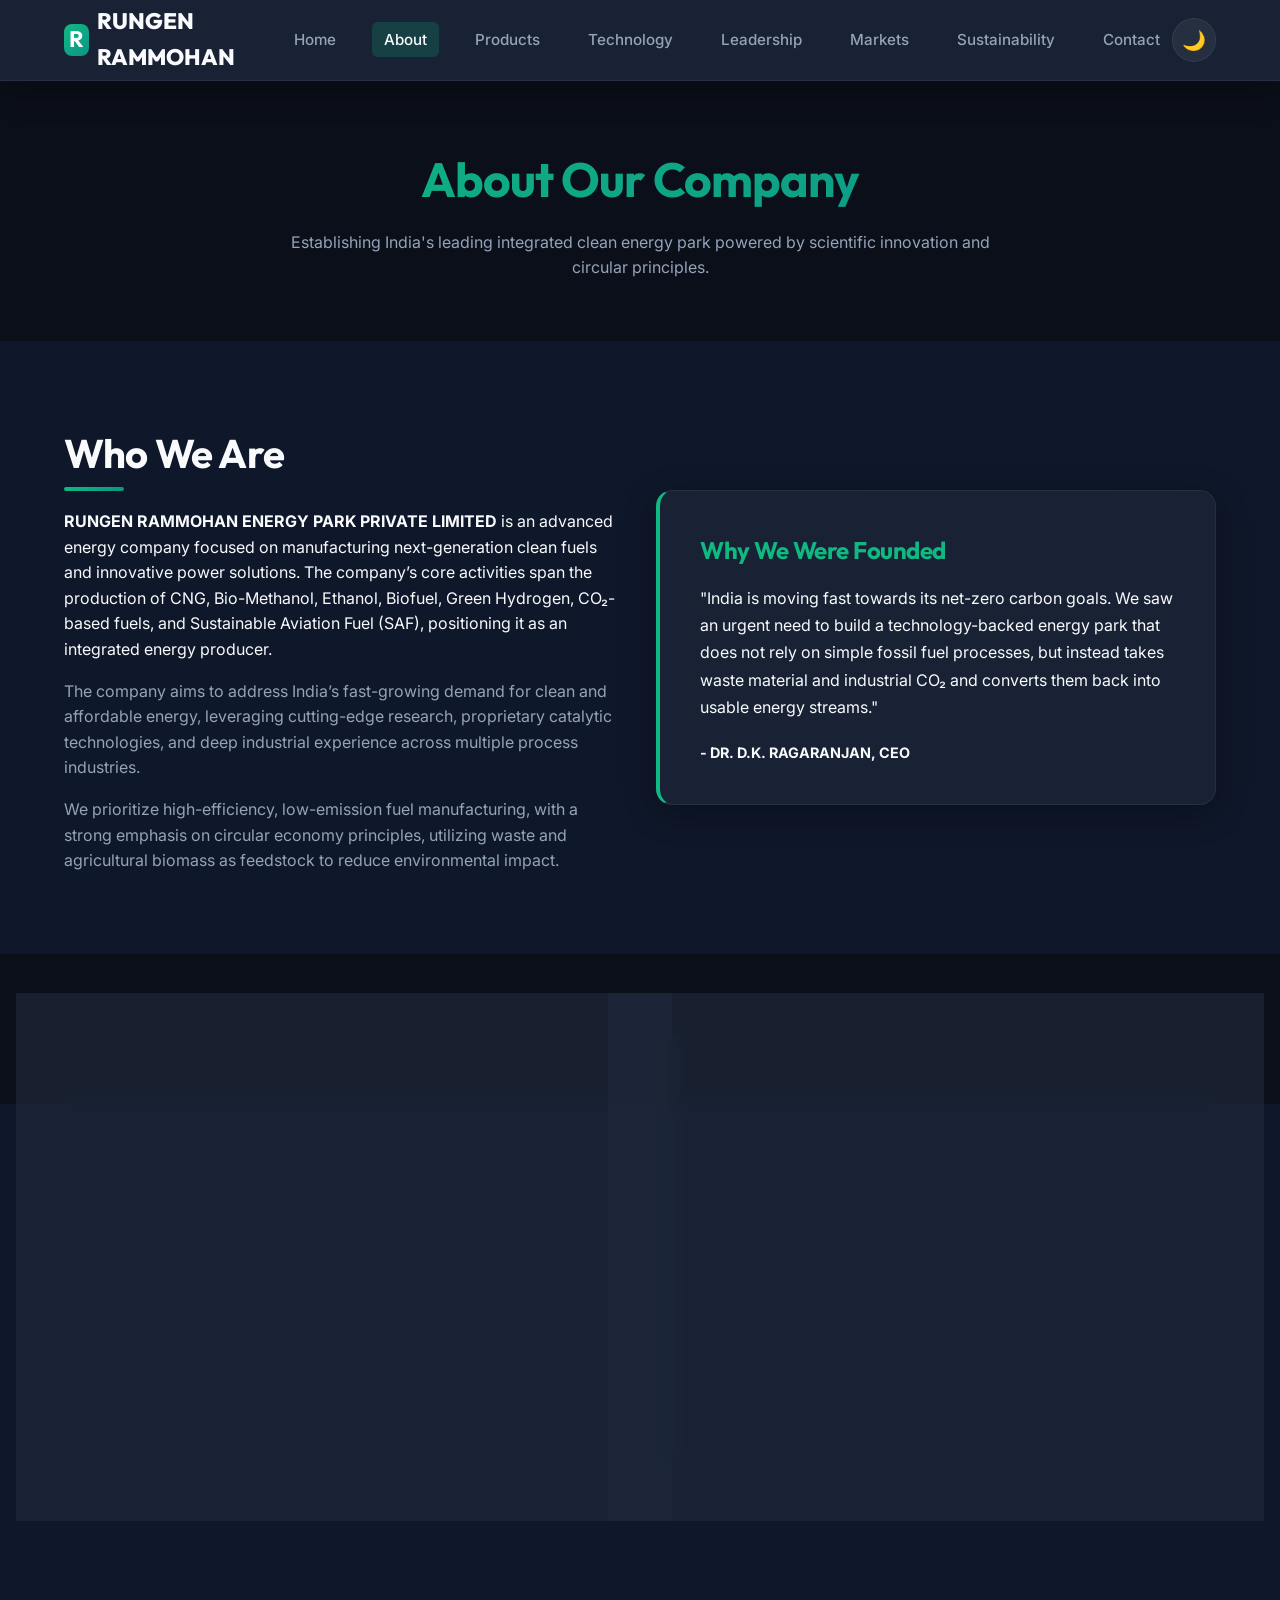
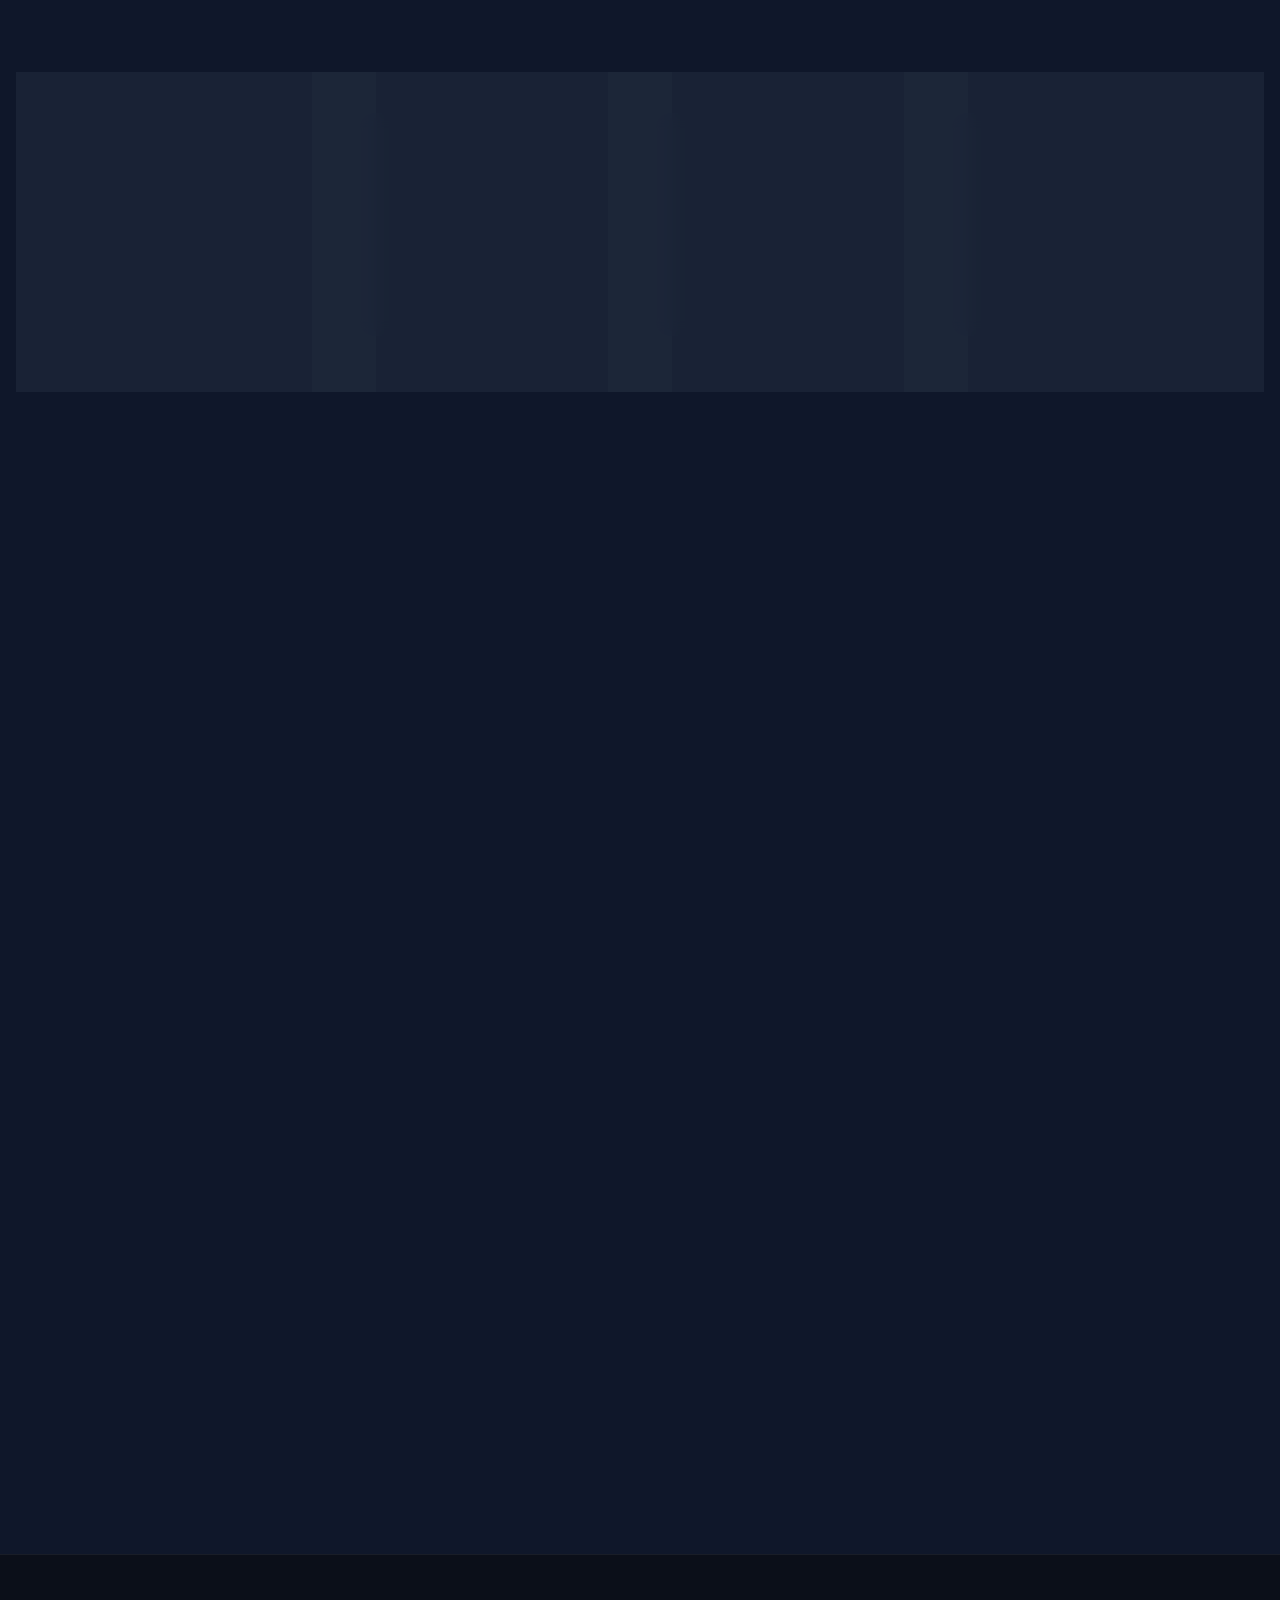
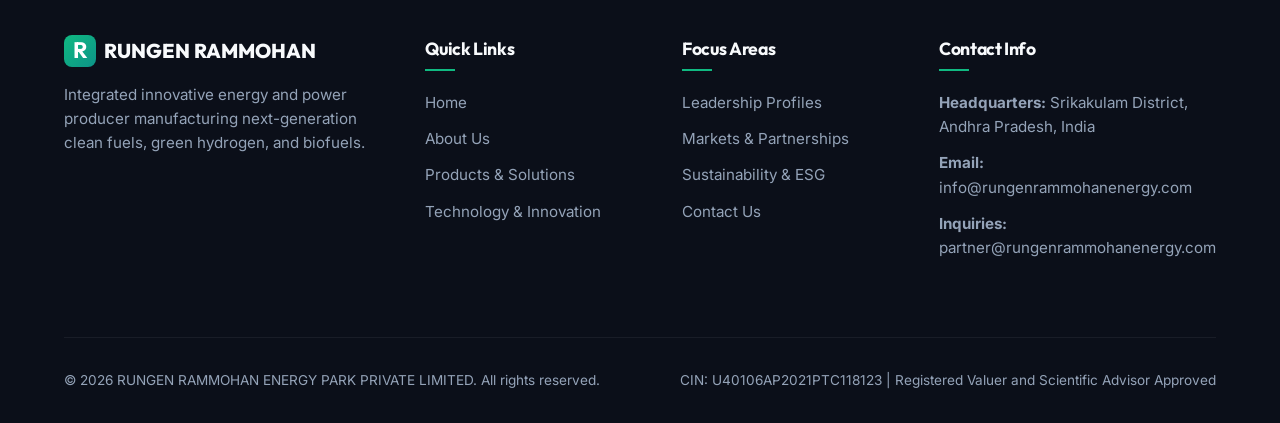
==== about.html @ 5ea5040a "Initial commit of RUNGEN RAMMOHAN ENERGY PARK website" ====
<!DOCTYPE html>
<html lang="en" data-theme="dark">
<head>
  <meta charset="UTF-8">
  <meta name="viewport" content="width=device-width, initial-scale=1.0">
  <title>About Us | RUNGEN RAMMOHAN ENERGY PARK</title>
  <meta name="description" content="Learn about our vision, mission, and values at RUNGEN RAMMOHAN ENERGY PARK PRIVATE LIMITED, an integrated energy park focused on sustainability and clean fuels.">
  <link rel="stylesheet" href="css/style.css">
</head>
<body>

  <!-- Global Header (Dynamic) -->
  <header id="global-header"></header>

  <!-- Subpage Header -->
  <section class="section section-bg-alt text-center" style="padding: 60px 0;">
    <div class="container animate-fade-up">
      <h1 class="gradient-text" style="font-size: 3rem; margin-bottom: 12px;">About Our Company</h1>
      <p style="color: var(--text-secondary); max-width: 700px; margin: 0 auto;">Establishing India's leading integrated clean energy park powered by scientific innovation and circular principles.</p>
    </div>
  </section>

  <!-- Company Overview Section -->
  <section class="section">
    <div class="container grid grid-2 scroll-reveal" style="align-items: center;">
      <div>
        <h2 class="section-title left-align" style="margin-bottom: 24px;">Who We Are</h2>
        <p style="margin-bottom: 16px;">
          <strong>RUNGEN RAMMOHAN ENERGY PARK PRIVATE LIMITED</strong> is an advanced energy company focused on manufacturing next-generation clean fuels and innovative power solutions. The company’s core activities span the production of CNG, Bio-Methanol, Ethanol, Biofuel, Green Hydrogen, CO₂-based fuels, and Sustainable Aviation Fuel (SAF), positioning it as an integrated energy producer.
        </p>
        <p style="color: var(--text-secondary); margin-bottom: 16px;">
          The company aims to address India’s fast-growing demand for clean and affordable energy, leveraging cutting-edge research, proprietary catalytic technologies, and deep industrial experience across multiple process industries.
        </p>
        <p style="color: var(--text-secondary);">
          We prioritize high-efficiency, low-emission fuel manufacturing, with a strong emphasis on circular economy principles, utilizing waste and agricultural biomass as feedstock to reduce environmental impact.
        </p>
      </div>
      <div class="glass-card" style="border-left: 4px solid var(--accent); padding: 40px;">
        <h3 style="font-size: 1.5rem; margin-bottom: 16px; color: var(--accent);">Why We Were Founded</h3>
        <p style="margin-bottom: 20px; font-size: 1rem; line-height: 1.7;">
          "India is moving fast towards its net-zero carbon goals. We saw an urgent need to build a technology-backed energy park that does not rely on simple fossil fuel processes, but instead takes waste material and industrial CO₂ and converts them back into usable energy streams."
        </p>
        <div style="font-weight: 700; font-size: 0.9rem;">
          - DR. D.K. RAGARANJAN, CEO
        </div>
      </div>
    </div>
  </section>

  <!-- Vision, Mission and Values -->
  <section class="section section-bg-alt">
    <div class="container">
      <div class="grid grid-2" style="margin-bottom: 64px;">
        <!-- Vision Card -->
        <div class="glass-card scroll-reveal">
          <div class="card-icon">👁️</div>
          <h2 style="font-size: 1.8rem; margin-bottom: 16px;">Our Vision</h2>
          <p style="color: var(--text-secondary);">To become a leading integrated clean-energy park in India, producing environmentally sustainable fuels and power solutions that reduce carbon emissions, enhance energy security, and support national net-zero goals.</p>
        </div>

        <!-- Mission Card -->
        <div class="glass-card scroll-reveal">
          <div class="card-icon">🚀</div>
          <h2 style="font-size: 1.8rem; margin-bottom: 16px;">Our Mission</h2>
          <p style="color: var(--text-secondary); margin-bottom: 12px;">• Develop and operate advanced plants for CNG, Bio-Methanol, Ethanol, Biofuels, Green Hydrogen, and SAF at commercially viable scale.</p>
          <p style="color: var(--text-secondary); margin-bottom: 12px;">• Convert waste and biomass into value-added energy products, using proprietary catalytic and process technologies.</p>
          <p style="color: var(--text-secondary);">• Deliver reliable, high-quality fuel to industrial, transport, aviation, and commercial customers while maintaining strict safety standards.</p>
        </div>
      </div>

      <div class="text-center scroll-reveal">
        <h2 class="section-title">Our Core Values</h2>
        <p class="section-subtitle">The principles guiding our project design, employee relationships, and community engagement.</p>
        
        <div class="grid grid-4 text-left" style="text-align: left;">
          <div class="glass-card">
            <h3 style="color: var(--accent); margin-bottom: 12px;">1. Innovation</h3>
            <p style="color: var(--text-secondary); font-size: 0.9rem;">Continuous research & development in biofuels, green hydrogen, and catalytic CO₂ utilization technologies.</p>
          </div>
          <div class="glass-card">
            <h3 style="color: var(--accent); margin-bottom: 12px;">2. Sustainability</h3>
            <p style="color: var(--text-secondary); font-size: 0.9rem;">Centering our operations around low-carbon fuels, circular waste-to-energy, and carbon-sink processes.</p>
          </div>
          <div class="glass-card">
            <h3 style="color: var(--accent); margin-bottom: 12px;">3. Excellence</h3>
            <p style="color: var(--text-secondary); font-size: 0.9rem;">Strong process, operations, and quality culture shaped by corporate leaders with decades of industrial experience.</p>
          </div>
          <div class="glass-card">
            <h3 style="color: var(--accent); margin-bottom: 12px;">4. Integrity</h3>
            <p style="color: var(--text-secondary); font-size: 0.9rem;">Transparent operational practices, regulatory compliance, and responsible stakeholder engagement.</p>
          </div>
        </div>
      </div>
    </div>
  </section>

  <!-- Journey Timeline -->
  <section class="section">
    <div class="container">
      <h2 class="section-title text-center scroll-reveal" style="display: block;">Our Development Roadmap</h2>
      <p class="section-subtitle text-center scroll-reveal">Tracing our progress from intellectual patenting to integrated plant commissioning.</p>
      
      <div class="timeline scroll-reveal">
        <div class="timeline-item left-timeline">
          <div class="timeline-content">
            <h3 style="color: var(--accent);">Patenting & Catalyst Breakthrough</h3>
            <p style="color: var(--text-secondary); font-size: 0.9rem; margin-top: 8px;">Dr. Ragaranjan secures Indian patent for "carbon sink and fuels from carbon dioxide" using specialized Zeo-catalysts.</p>
          </div>
        </div>
        <div class="timeline-item right-timeline">
          <div class="timeline-content">
            <h3 style="color: var(--accent);">Company Incorporation</h3>
            <p style="color: var(--text-secondary); font-size: 0.9rem; margin-top: 8px;">RUNGEN RAMMOHAN ENERGY PARK PRIVATE LIMITED formally incorporated to commercialize the catalytic waste-to-energy plant designs.</p>
          </div>
        </div>
        <div class="timeline-item left-timeline">
          <div class="timeline-content">
            <h3 style="color: var(--accent);">Site Identification & FEED</h3>
            <p style="color: var(--text-secondary); font-size: 0.9rem; margin-top: 8px;">Front-End Engineering Design (FEED) completed for the multi-product energy park integrating biofuel and Green Hydrogen modules.</p>
          </div>
        </div>
        <div class="timeline-item right-timeline">
          <div class="timeline-content">
            <h3 style="color: var(--accent);">Strategic Partnership Phase</h3>
            <p style="color: var(--text-secondary); font-size: 0.9rem; margin-top: 8px;">Collaborating with regional gas grids, transport fleets, and aviation operators for long-term off-take agreements.</p>
          </div>
        </div>
      </div>
    </div>
  </section>

  <!-- Global Footer (Dynamic) -->
  <footer id="global-footer"></footer>

  <script src="js/main.js"></script>
</body>
</html>
---- css/style.css ----
/* 
 * RUNGEN RAMMOHAN ENERGY PARK - Global Stylesheet
 * Responsive, Premium Dark/Light Glassmorphism Theme
 */

@import url('https://fonts.googleapis.com/css2?family=Inter:wght@300;400;500;600;700&family=Outfit:wght@400;500;600;700;800&display=swap');

/* Color Variables and Theme Configuration */
:root {
  /* Default: Dark Theme (Premium Midnight Slate) */
  --bg-primary: #0f172a;
  --bg-secondary: #1e293b;
  --bg-tertiary: #0b0f19;
  --text-primary: #f8fafc;
  --text-secondary: #94a3b8;
  --accent: #10b981; /* Emerald Clean Energy */
  --accent-hover: #34d399;
  --accent-secondary: #0d9488; /* Advanced Teal */
  --accent-glow: rgba(16, 185, 129, 0.2);
  --glass-bg: rgba(30, 41, 59, 0.7);
  --glass-border: rgba(255, 255, 255, 0.06);
  --shadow: 0 8px 32px 0 rgba(0, 0, 0, 0.3);
  --transition-speed: 0.3s;
}

[data-theme="light"] {
  /* Light Theme */
  --bg-primary: #f8fafc;
  --bg-secondary: #ffffff;
  --bg-tertiary: #f1f5f9;
  --text-primary: #0f172a;
  --text-secondary: #475569;
  --accent: #059669;
  --accent-hover: #047857;
  --accent-secondary: #0f766e;
  --accent-glow: rgba(5, 150, 105, 0.1);
  --glass-bg: rgba(255, 255, 255, 0.75);
  --glass-border: rgba(15, 23, 42, 0.08);
  --shadow: 0 8px 32px 0 rgba(148, 163, 184, 0.12);
}

/* Reset and Base Styles */
* {
  box-sizing: border-box;
  margin: 0;
  padding: 0;
}

html {
  scroll-behavior: smooth;
}

body {
  font-family: 'Inter', sans-serif;
  background-color: var(--bg-primary);
  color: var(--text-primary);
  line-height: 1.6;
  overflow-x: hidden;
  transition: background-color var(--transition-speed) ease, color var(--transition-speed) ease;
}

h1, h2, h3, h4, h5, h6 {
  font-family: 'Outfit', sans-serif;
  font-weight: 700;
  letter-spacing: -0.02em;
}

a {
  color: inherit;
  text-decoration: none;
  transition: color var(--transition-speed) ease;
}

button, .btn {
  font-family: 'Outfit', sans-serif;
  font-weight: 600;
  cursor: pointer;
  border: none;
  outline: none;
  transition: all var(--transition-speed) ease;
}

img {
  max-width: 100%;
  height: auto;
  display: block;
}

/* Layout Utilities */
.container {
  width: 100%;
  max-width: 1200px;
  margin: 0 auto;
  padding: 0 24px;
}

.section {
  padding: 80px 0;
  position: relative;
}

.section-bg-alt {
  background-color: var(--bg-tertiary);
}

.flex { display: flex; }
.flex-col { flex-direction: column; }
.justify-between { justify-content: space-between; }
.align-center { align-items: center; }
.text-center { text-align: center; }

.grid {
  display: grid;
  gap: 32px;
}

.grid-2 { grid-template-columns: repeat(2, 1fr); }
.grid-3 { grid-template-columns: repeat(3, 1fr); }
.grid-4 { grid-template-columns: repeat(4, 1fr); }

@media (max-width: 992px) {
  .grid-3, .grid-4 { grid-template-columns: repeat(2, 1fr); }
  .section { padding: 60px 0; }
}

@media (max-width: 768px) {
  .grid-2, .grid-3, .grid-4 { grid-template-columns: 1fr; }
  .flex-mobile-col { flex-direction: column; }
}

/* Headers & Typography */
.section-title {
  font-size: 2.5rem;
  margin-bottom: 16px;
  position: relative;
  display: inline-block;
}

.section-title::after {
  content: '';
  position: absolute;
  bottom: -6px;
  left: 50%;
  transform: translateX(-50%);
  width: 60px;
  height: 4px;
  background: linear-gradient(90deg, var(--accent), var(--accent-secondary));
  border-radius: 2px;
}

.section-title.left-align::after {
  left: 0;
  transform: none;
}

.section-subtitle {
  color: var(--text-secondary);
  font-size: 1.1rem;
  max-width: 700px;
  margin: 0 auto 48px auto;
}

.gradient-text {
  background: linear-gradient(135deg, var(--accent) 0%, var(--accent-secondary) 100%);
  -webkit-background-clip: text;
  -webkit-text-fill-color: transparent;
}

/* Navigation Menu */
header {
  position: sticky;
  top: 0;
  width: 100%;
  z-index: 1000;
  background-color: var(--glass-bg);
  backdrop-filter: blur(12px);
  -webkit-backdrop-filter: blur(12px);
  border-bottom: 1px solid var(--glass-border);
  box-shadow: var(--shadow);
  transition: all var(--transition-speed) ease;
}

.navbar {
  height: 80px;
  display: flex;
  justify-content: space-between;
  align-items: center;
}

.logo {
  font-family: 'Outfit', sans-serif;
  font-size: 1.4rem;
  font-weight: 800;
  display: flex;
  align-items: center;
  gap: 8px;
}

.logo-icon {
  width: 32px;
  height: 32px;
  background: linear-gradient(135deg, var(--accent), var(--accent-secondary));
  border-radius: 8px;
  display: flex;
  align-items: center;
  justify-content: center;
  color: #fff;
  font-weight: bold;
}

.nav-links {
  display: flex;
  gap: 24px;
  list-style: none;
  align-items: center;
}

.nav-links a {
  font-weight: 500;
  font-size: 0.95rem;
  padding: 8px 12px;
  border-radius: 6px;
  color: var(--text-secondary);
}

.nav-links a:hover, .nav-links a.active {
  color: var(--text-primary);
  background-color: var(--accent-glow);
}

.controls {
  display: flex;
  align-items: center;
  gap: 16px;
}

/* Theme Toggle Button */
.theme-toggle-btn {
  background: var(--glass-border);
  width: 44px;
  height: 44px;
  border-radius: 50%;
  display: flex;
  align-items: center;
  justify-content: center;
  color: var(--text-primary);
  border: 1px solid var(--glass-border);
  font-size: 1.2rem;
}

.theme-toggle-btn:hover {
  background-color: var(--accent-glow);
  border-color: var(--accent);
}

/* Mobile Menu Toggle */
.mobile-toggle {
  display: none;
  font-size: 1.5rem;
  background: none;
  color: var(--text-primary);
  padding: 8px;
}

@media (max-width: 992px) {
  .mobile-toggle {
    display: block;
  }
  .nav-links {
    display: none;
    position: absolute;
    top: 80px;
    left: 0;
    width: 100%;
    background-color: var(--bg-secondary);
    border-bottom: 1px solid var(--glass-border);
    flex-direction: column;
    padding: 24px 0;
    gap: 16px;
    box-shadow: var(--shadow);
  }
  .nav-links.active {
    display: flex;
  }
}

/* Button Styles */
.btn {
  display: inline-flex;
  align-items: center;
  justify-content: center;
  padding: 12px 28px;
  border-radius: 8px;
  font-size: 1rem;
}

.btn-primary {
  background: linear-gradient(135deg, var(--accent) 0%, var(--accent-secondary) 100%);
  color: #ffffff;
  box-shadow: 0 4px 15px var(--accent-glow);
}

.btn-primary:hover {
  transform: translateY(-2px);
  box-shadow: 0 6px 20px var(--accent-glow);
  filter: brightness(1.1);
}

.btn-secondary {
  background-color: var(--glass-bg);
  color: var(--text-primary);
  border: 1px solid var(--glass-border);
}

.btn-secondary:hover {
  background-color: var(--accent-glow);
  border-color: var(--accent);
  transform: translateY(-2px);
}

/* Hero Section style */
.hero-sec {
  min-height: 80vh;
  display: flex;
  align-items: center;
  padding: 80px 0;
  position: relative;
  overflow: hidden;
}

.hero-grid {
  display: grid;
  grid-template-columns: 1.2fr 1fr;
  align-items: center;
  gap: 48px;
}

.hero-content h1 {
  font-size: 3.5rem;
  line-height: 1.15;
  margin-bottom: 24px;
}

.hero-content p {
  font-size: 1.2rem;
  color: var(--text-secondary);
  margin-bottom: 36px;
  max-width: 600px;
}

.hero-buttons {
  display: flex;
  gap: 16px;
}

.hero-visual {
  position: relative;
  border-radius: 24px;
  overflow: hidden;
  box-shadow: var(--shadow);
  border: 1px solid var(--glass-border);
}

.hero-visual img {
  width: 100%;
  height: 500px;
  object-fit: cover;
  transition: transform 10s ease;
}

.hero-visual:hover img {
  transform: scale(1.05);
}

@media (max-width: 992px) {
  .hero-grid {
    grid-template-columns: 1fr;
    text-align: center;
  }
  .hero-content h1 {
    font-size: 2.8rem;
  }
  .hero-content p {
    margin: 0 auto 36px auto;
  }
  .hero-buttons {
    justify-content: center;
  }
  .hero-visual img {
    height: 350px;
  }
}

/* Cards & Glassmorphism Panels */
.glass-card {
  background-color: var(--glass-bg);
  backdrop-filter: blur(8px);
  -webkit-backdrop-filter: blur(8px);
  border: 1px solid var(--glass-border);
  border-radius: 16px;
  padding: 32px;
  box-shadow: var(--shadow);
  transition: transform var(--transition-speed) ease, border-color var(--transition-speed) ease, box-shadow var(--transition-speed) ease;
}

.glass-card:hover {
  transform: translateY(-6px);
  border-color: var(--accent);
  box-shadow: 0 12px 40px var(--accent-glow);
}

.card-icon {
  width: 50px;
  height: 50px;
  background: var(--accent-glow);
  border-radius: 12px;
  display: flex;
  align-items: center;
  justify-content: center;
  color: var(--accent);
  font-size: 1.5rem;
  margin-bottom: 24px;
}

.card-title {
  font-size: 1.35rem;
  margin-bottom: 12px;
}

.card-desc {
  color: var(--text-secondary);
  font-size: 0.95rem;
  margin-bottom: 16px;
}

.card-link {
  display: inline-flex;
  align-items: center;
  gap: 8px;
  color: var(--accent);
  font-weight: 600;
  font-size: 0.9rem;
}

.card-link:hover {
  color: var(--accent-hover);
}

/* Timeline & Journey */
.timeline {
  position: relative;
  max-width: 800px;
  margin: 0 auto;
}

.timeline::after {
  content: '';
  position: absolute;
  width: 4px;
  background-color: var(--glass-border);
  top: 0;
  bottom: 0;
  left: 50%;
  margin-left: -2px;
}

.timeline-item {
  padding: 10px 40px;
  position: relative;
  background-color: inherit;
  width: 50%;
}

.timeline-item::after {
  content: '';
  position: absolute;
  width: 20px;
  height: 20px;
  right: -10px;
  background-color: var(--bg-primary);
  border: 4px solid var(--accent);
  top: 15px;
  border-radius: 50%;
  z-index: 1;
}

.left-timeline { left: 0; }
.right-timeline { left: 50%; }

.right-timeline::after { left: -10px; }

.timeline-content {
  padding: 20px 30px;
  background-color: var(--glass-bg);
  position: relative;
  border-radius: 12px;
  border: 1px solid var(--glass-border);
}

@media screen and (max-width: 600px) {
  .timeline::after { left: 31px; }
  .timeline-item {
    width: 100%;
    padding-left: 70px;
    padding-right: 25px;
  }
  .timeline-item::after {
    left: 21px;
    right: auto;
  }
  .left-timeline, .right-timeline {
    left: 0;
  }
}

/* Leadership Section Styles */
.leader-card {
  display: flex;
  flex-direction: column;
  height: 100%;
}

.leader-image-wrapper {
  position: relative;
  width: 100%;
  height: 280px;
  border-radius: 12px;
  overflow: hidden;
  margin-bottom: 24px;
  background-color: var(--bg-tertiary);
  border: 1px solid var(--glass-border);
}

.leader-placeholder {
  width: 100%;
  height: 100%;
  display: flex;
  flex-direction: column;
  align-items: center;
  justify-content: center;
  color: var(--accent);
  font-size: 3.5rem;
  background: linear-gradient(135deg, var(--bg-secondary) 0%, var(--bg-tertiary) 100%);
}

.leader-placeholder-initials {
  font-weight: 800;
  font-family: 'Outfit', sans-serif;
  letter-spacing: 2px;
}

.leader-placeholder-title {
  font-size: 0.9rem;
  color: var(--text-secondary);
  margin-top: 8px;
  font-family: 'Inter', sans-serif;
}

.leader-info h3 {
  font-size: 1.4rem;
  margin-bottom: 4px;
}

.leader-title {
  color: var(--accent);
  font-weight: 600;
  font-size: 0.95rem;
  margin-bottom: 12px;
}

.leader-bio {
  color: var(--text-secondary);
  font-size: 0.95rem;
  margin-bottom: 16px;
}

.leader-meta {
  font-size: 0.85rem;
  border-top: 1px solid var(--glass-border);
  padding-top: 16px;
  margin-top: auto;
}

.leader-meta p {
  margin-bottom: 6px;
}

/* Forms & Interactive elements */
.contact-grid {
  display: grid;
  grid-template-columns: 1fr 1.5fr;
  gap: 48px;
}

@media (max-width: 992px) {
  .contact-grid {
    grid-template-columns: 1fr;
  }
}

.info-item {
  display: flex;
  gap: 16px;
  margin-bottom: 32px;
}

.info-icon {
  width: 48px;
  height: 48px;
  background-color: var(--accent-glow);
  border-radius: 8px;
  display: flex;
  align-items: center;
  justify-content: center;
  color: var(--accent);
  font-size: 1.3rem;
  flex-shrink: 0;
}

.info-content h4 {
  font-size: 1.1rem;
  margin-bottom: 4px;
}

.info-content p {
  color: var(--text-secondary);
}

.contact-form {
  display: flex;
  flex-direction: column;
  gap: 20px;
}

.form-group {
  display: flex;
  flex-direction: column;
  gap: 8px;
}

.form-group label {
  font-weight: 600;
  font-size: 0.9rem;
}

.form-control {
  background-color: var(--bg-tertiary);
  border: 1px solid var(--glass-border);
  border-radius: 8px;
  padding: 14px 18px;
  color: var(--text-primary);
  font-family: inherit;
  font-size: 0.95rem;
  transition: all var(--transition-speed) ease;
}

.form-control:focus {
  border-color: var(--accent);
  box-shadow: 0 0 0 3px var(--accent-glow);
  outline: none;
  background-color: var(--bg-secondary);
}

textarea.form-control {
  resize: vertical;
  min-height: 150px;
}

.form-alert {
  padding: 16px;
  border-radius: 8px;
  display: none;
  font-weight: 500;
}

.form-alert.success {
  background-color: rgba(16, 185, 129, 0.15);
  border: 1px solid rgba(16, 185, 129, 0.3);
  color: #34d399;
  display: block;
}

/* Footer style */
footer {
  background-color: var(--bg-tertiary);
  border-top: 1px solid var(--glass-border);
  padding: 80px 0 32px 0;
  font-size: 0.95rem;
}

.footer-grid {
  display: grid;
  grid-template-columns: 1.5fr 1fr 1fr 1fr;
  gap: 48px;
  margin-bottom: 64px;
}

@media (max-width: 992px) {
  .footer-grid {
    grid-template-columns: 1.5fr 1fr 1fr;
  }
}

@media (max-width: 768px) {
  .footer-grid {
    grid-template-columns: 1fr;
    gap: 32px;
  }
}

.footer-brand h3 {
  font-size: 1.3rem;
  margin-bottom: 16px;
}

.footer-brand p {
  color: var(--text-secondary);
  margin-bottom: 24px;
  max-width: 320px;
}

.footer-col h4 {
  font-size: 1.1rem;
  margin-bottom: 20px;
  position: relative;
  padding-bottom: 8px;
}

.footer-col h4::after {
  content: '';
  position: absolute;
  bottom: 0;
  left: 0;
  width: 30px;
  height: 2px;
  background-color: var(--accent);
}

.footer-links {
  list-style: none;
}

.footer-links li {
  margin-bottom: 12px;
}

.footer-links a {
  color: var(--text-secondary);
}

.footer-links a:hover {
  color: var(--accent);
  padding-left: 4px;
}

.footer-bottom {
  border-top: 1px solid var(--glass-border);
  padding-top: 32px;
  display: flex;
  justify-content: space-between;
  align-items: center;
  color: var(--text-secondary);
  font-size: 0.85rem;
}

@media (max-width: 768px) {
  .footer-bottom {
    flex-direction: column;
    gap: 16px;
    text-align: center;
  }
}

/* Animations & Scroll reveal effects */
@keyframes fadeInUp {
  from {
    opacity: 0;
    transform: translateY(20px);
  }
  to {
    opacity: 1;
    transform: translateY(0);
  }
}

.animate-fade-up {
  animation: fadeInUp 0.8s cubic-bezier(0.16, 1, 0.3, 1) forwards;
}

.scroll-reveal {
  opacity: 0;
  transform: translateY(30px);
  transition: opacity 0.8s ease, transform 0.8s ease;
}

.scroll-reveal.revealed {
  opacity: 1;
  transform: translateY(0);
}

/* Custom styles for specific sub-components */
.product-badge {
  background-color: var(--accent-glow);
  color: var(--accent);
  padding: 4px 12px;
  border-radius: 99px;
  font-size: 0.8rem;
  font-weight: 600;
  display: inline-block;
  margin-bottom: 12px;
}

.stat-number {
  font-family: 'Outfit', sans-serif;
  font-size: 3rem;
  font-weight: 800;
  line-height: 1;
  color: var(--accent);
  margin-bottom: 8px;
}

.stat-label {
  color: var(--text-secondary);
  font-size: 0.9rem;
}

.patent-box {
  background: linear-gradient(135deg, rgba(16, 185, 129, 0.05) 0%, rgba(13, 148, 136, 0.05) 100%);
  border-left: 4px solid var(--accent);
}

.achievement-pill {
  background-color: var(--bg-tertiary);
  border: 1px solid var(--glass-border);
  border-radius: 8px;
  padding: 12px 18px;
  display: flex;
  align-items: center;
  gap: 12px;
  font-size: 0.9rem;
}

.achievement-icon {
  color: var(--accent);
  font-size: 1.2rem;
}
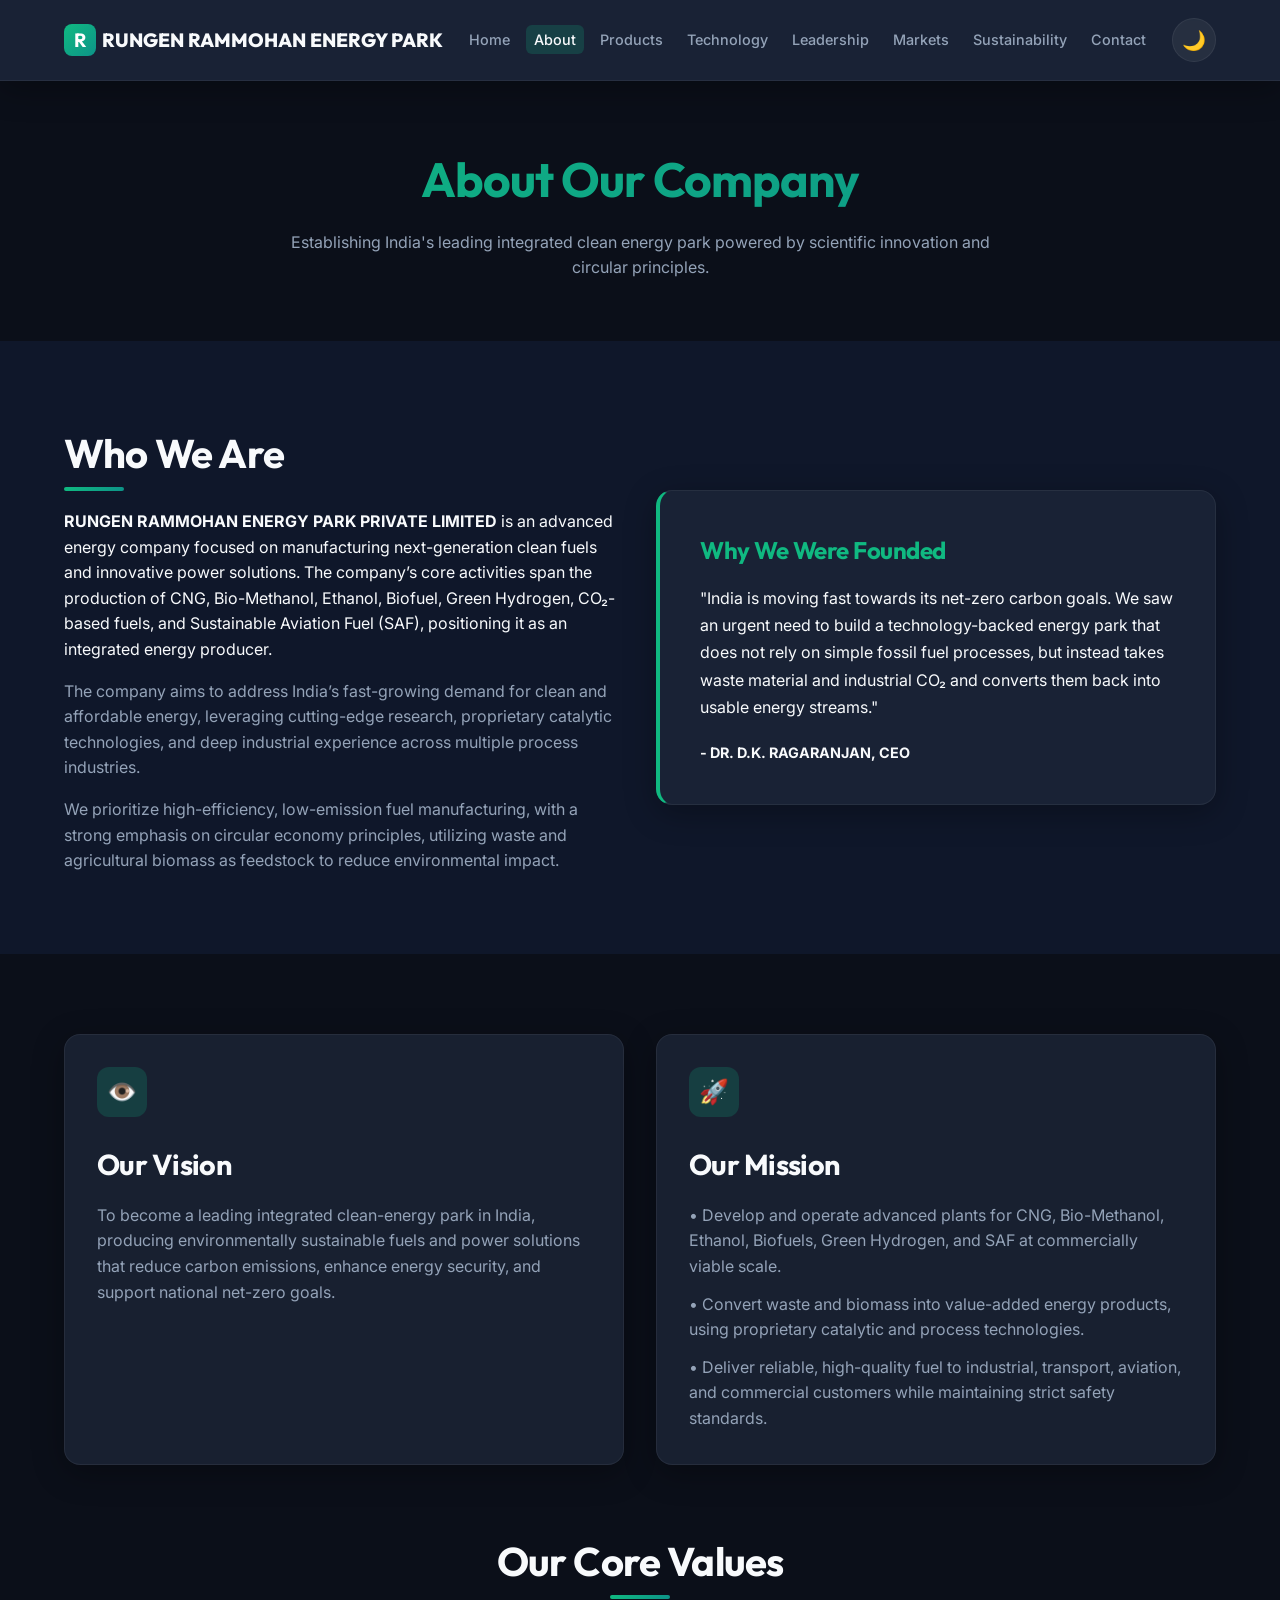
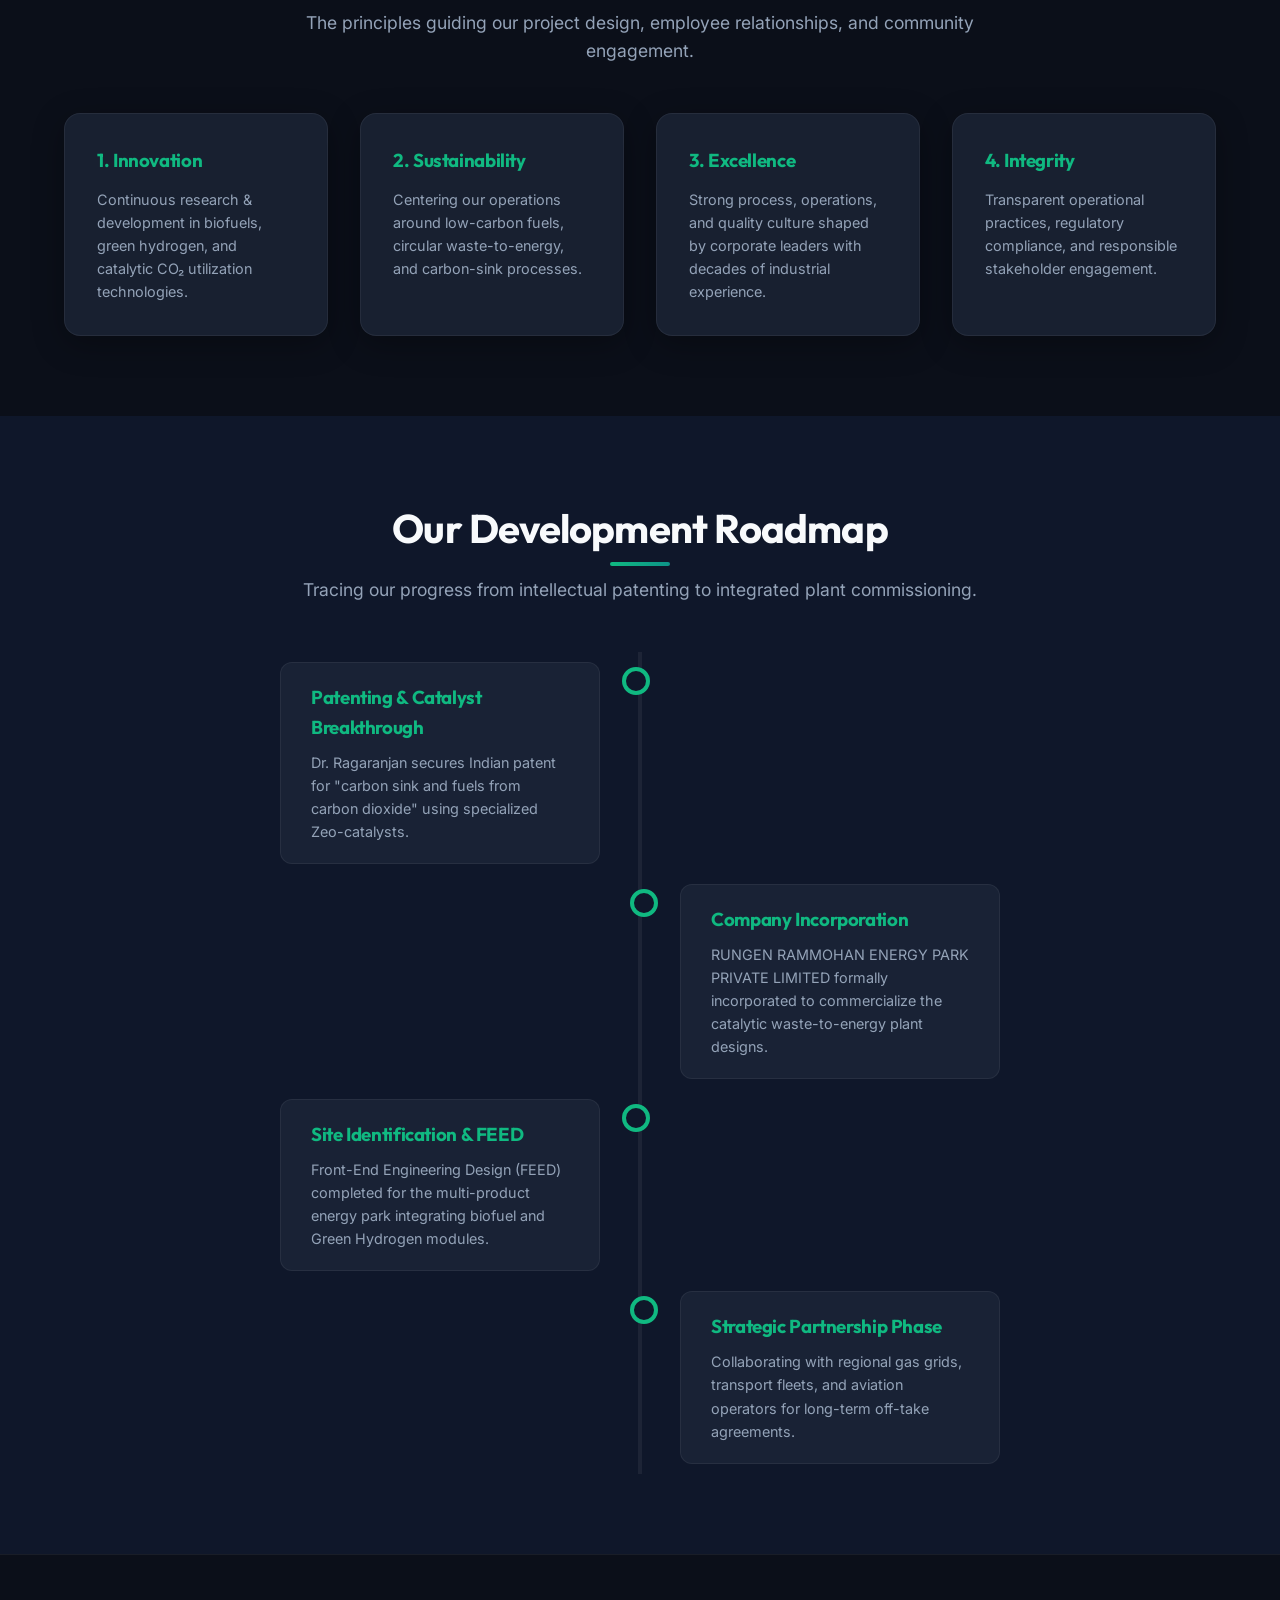
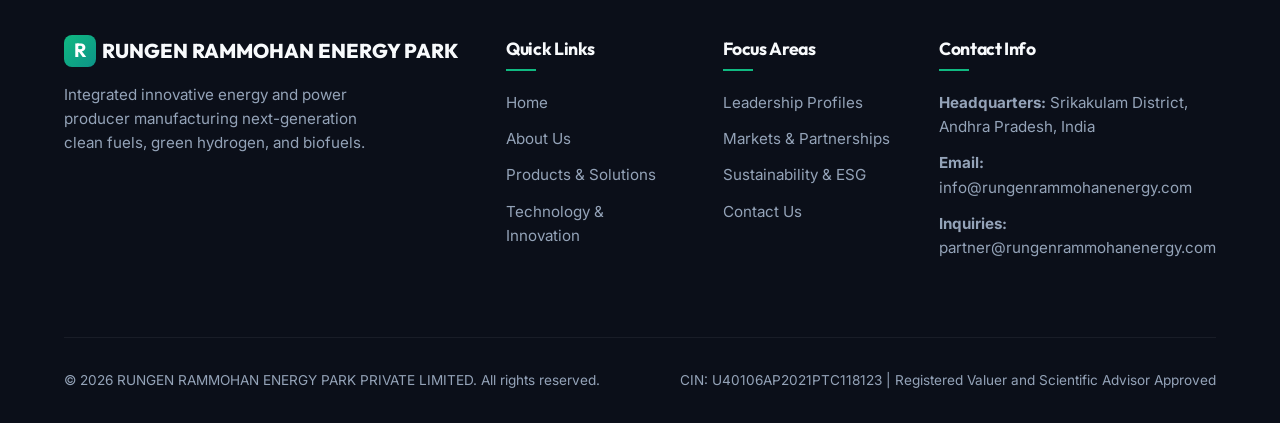
==== commit 3206c082: "Add Open Graph and Twitter card meta tags for all pages" ====
--- a/about.html
+++ b/about.html
@@ -6,6 +6,20 @@
   <title>About Us | RUNGEN RAMMOHAN ENERGY PARK</title>
   <meta name="description" content="Learn about our vision, mission, and values at RUNGEN RAMMOHAN ENERGY PARK PRIVATE LIMITED, an integrated energy park focused on sustainability and clean fuels.">
   <link rel="stylesheet" href="css/style.css">
+
+  <!-- Open Graph / Facebook -->
+  <meta property="og:type" content="website">
+  <meta property="og:url" content="https://rungenrammohanenergy.com/about.html">
+  <meta property="og:title" content="About Us | RUNGEN RAMMOHAN ENERGY PARK">
+  <meta property="og:description" content="Learn about our vision, mission, and values at RUNGEN RAMMOHAN ENERGY PARK PRIVATE LIMITED, an integrated energy park focused on sustainability and clean fuels.">
+  <meta property="og:image" content="https://res.cloudinary.com/ddam1v1kr/image/upload/f_auto/q_auto/rungen-rammohan-energy-park_tfbr9h.png">
+
+  <!-- Twitter -->
+  <meta property="twitter:card" content="summary_large_image">
+  <meta property="twitter:url" content="https://rungenrammohanenergy.com/about.html">
+  <meta property="twitter:title" content="About Us | RUNGEN RAMMOHAN ENERGY PARK">
+  <meta property="twitter:description" content="Learn about our vision, mission, and values at RUNGEN RAMMOHAN ENERGY PARK PRIVATE LIMITED, an integrated energy park focused on sustainability and clean fuels.">
+  <meta property="twitter:image" content="https://res.cloudinary.com/ddam1v1kr/image/upload/f_auto/q_auto/rungen-rammohan-energy-park_tfbr9h.png">
 </head>
 <body>
 
--- a/css/style.css
+++ b/css/style.css
@@ -108,6 +108,7 @@
 .justify-between { justify-content: space-between; }
 .align-center { align-items: center; }
 .text-center { text-align: center; }
+.text-left { text-align: left; }
 
 .grid {
   display: grid;
@@ -189,11 +190,23 @@
 
 .logo {
   font-family: 'Outfit', sans-serif;
-  font-size: 1.4rem;
+  font-size: 1.2rem;
   font-weight: 800;
   display: flex;
   align-items: center;
-  gap: 8px;
+  gap: 6px;
+}
+
+.logo span {
+  white-space: nowrap;
+}
+
+@media (max-width: 576px) {
+  .logo span {
+    white-space: normal;
+    font-size: 1.05rem;
+    line-height: 1.2;
+  }
 }
 
 .logo-icon {
@@ -210,15 +223,15 @@
 
 .nav-links {
   display: flex;
-  gap: 24px;
+  gap: 8px;
   list-style: none;
   align-items: center;
 }
 
 .nav-links a {
   font-weight: 500;
-  font-size: 0.95rem;
-  padding: 8px 12px;
+  font-size: 0.9rem;
+  padding: 6px 8px;
   border-radius: 6px;
   color: var(--text-secondary);
 }
@@ -262,7 +275,7 @@
   padding: 8px;
 }
 
-@media (max-width: 992px) {
+@media (max-width: 1150px) {
   .mobile-toggle {
     display: block;
   }
@@ -422,6 +435,27 @@
   margin-bottom: 24px;
 }
 
+.card-image-wrapper {
+  width: 100%;
+  height: 160px;
+  border-radius: 12px;
+  overflow: hidden;
+  margin-bottom: 20px;
+  border: 1px solid var(--glass-border);
+  background-color: var(--bg-tertiary);
+}
+
+.card-image-wrapper img {
+  width: 100%;
+  height: 100%;
+  object-fit: cover;
+  transition: transform var(--transition-speed) ease;
+}
+
+.glass-card:hover .card-image-wrapper img {
+  transform: scale(1.05);
+}
+
 .card-title {
   font-size: 1.35rem;
   margin-bottom: 12px;
@@ -531,6 +565,13 @@
   border: 1px solid var(--glass-border);
 }
 
+.leader-image-wrapper img {
+  width: 100%;
+  height: 100%;
+  object-fit: cover;
+  object-position: center top;
+}
+
 .leader-placeholder {
   width: 100%;
   height: 100%;
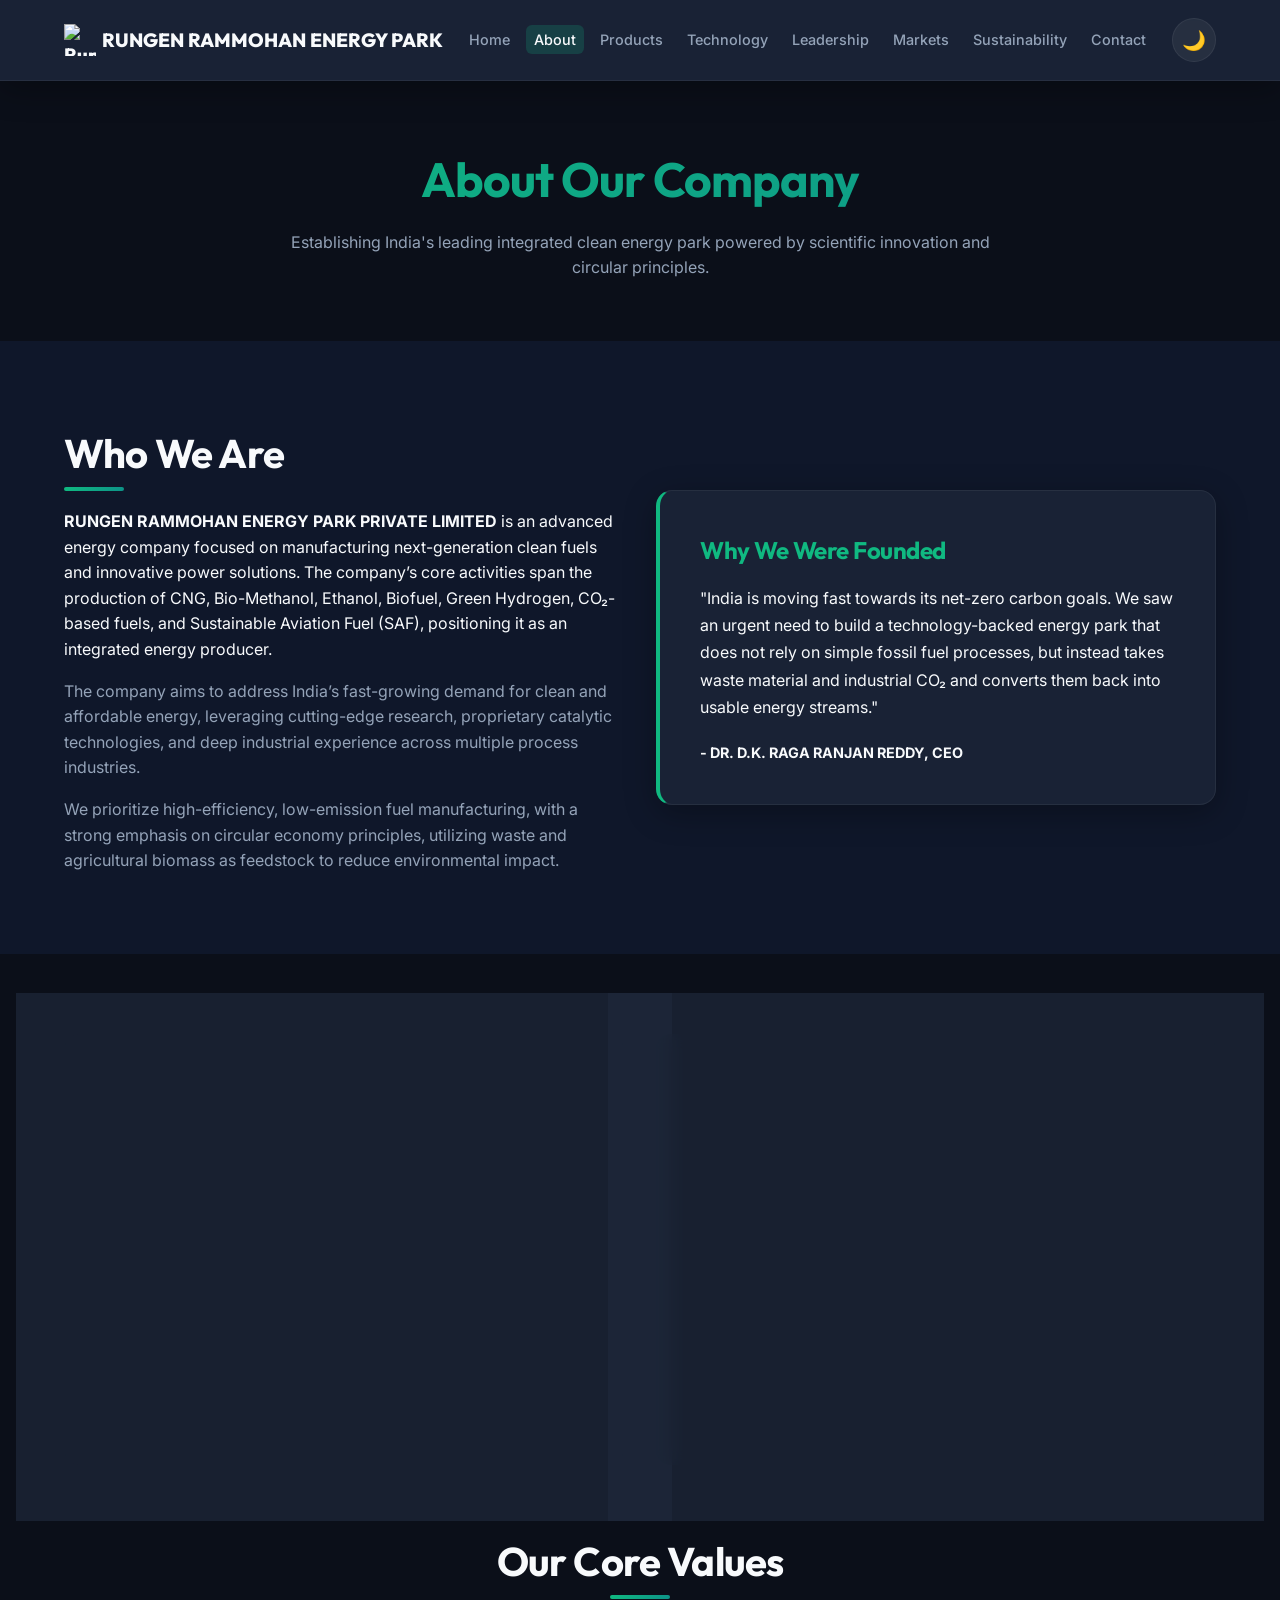
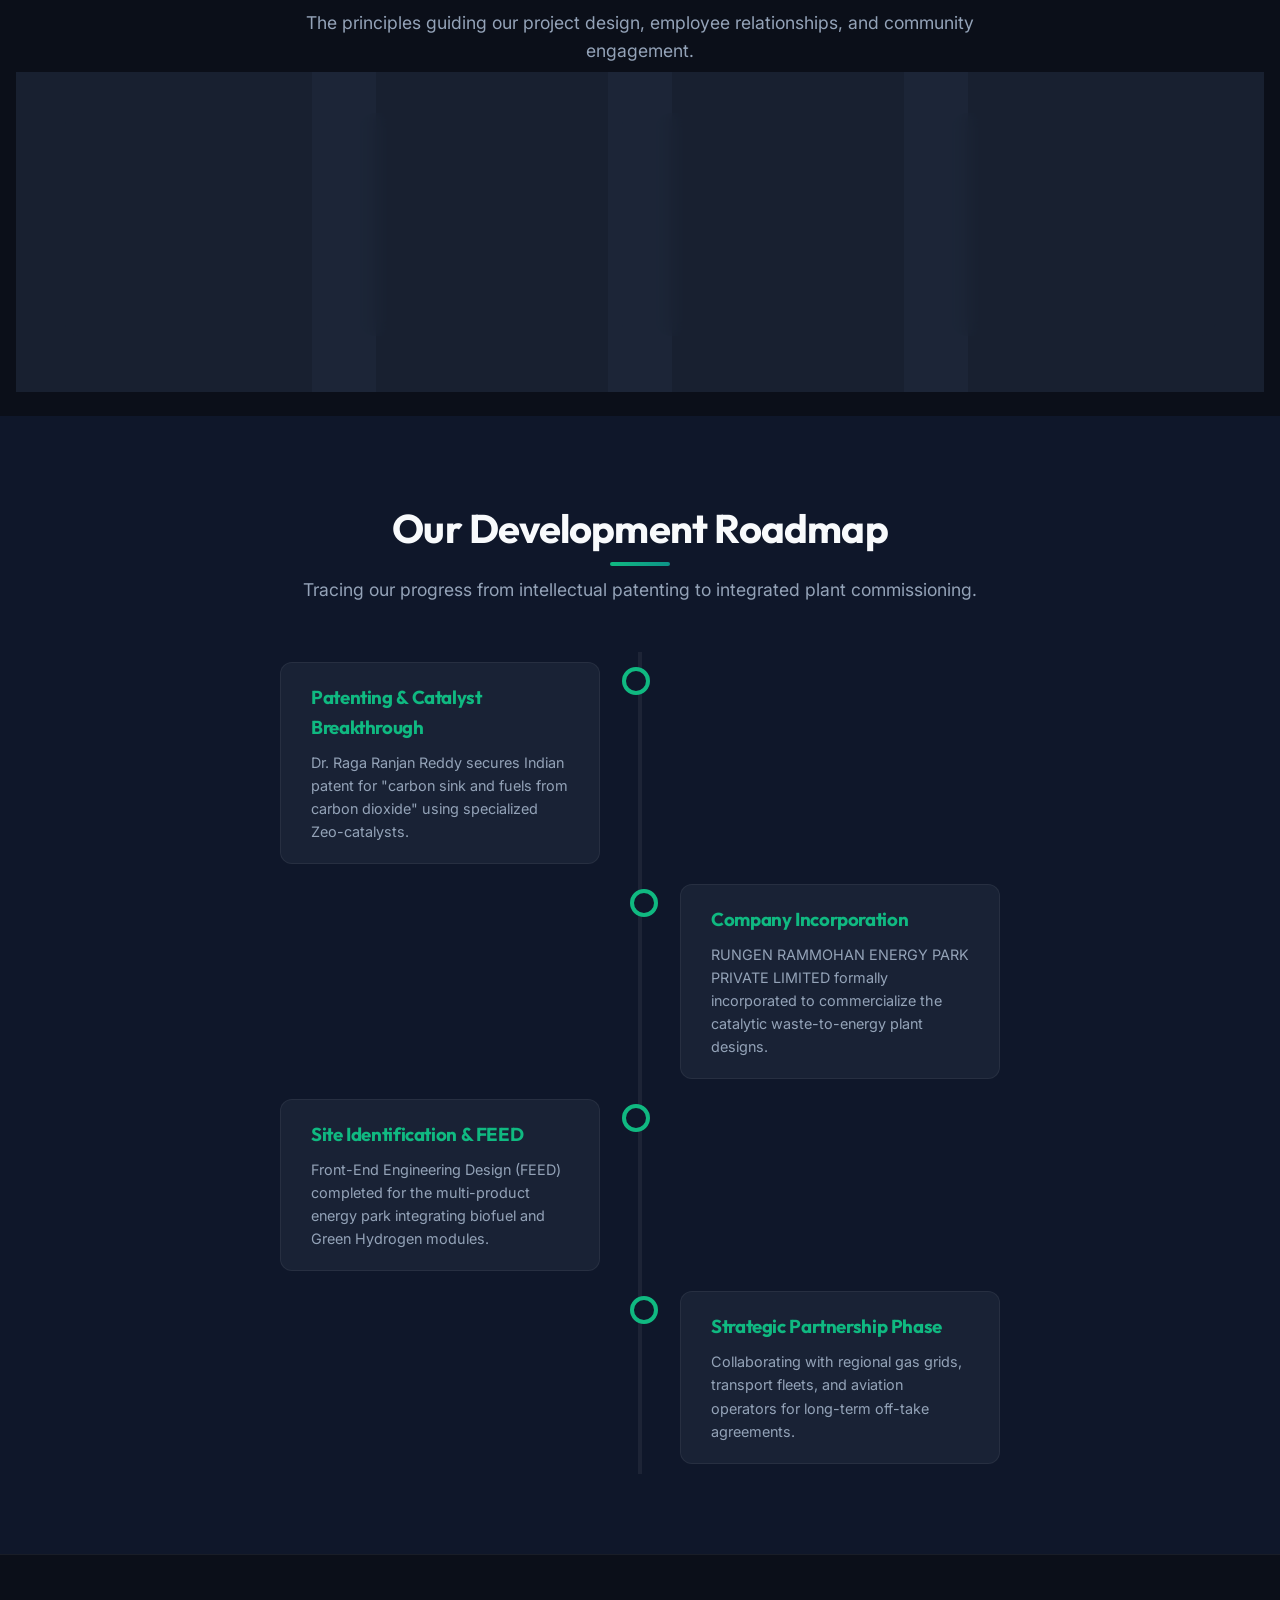
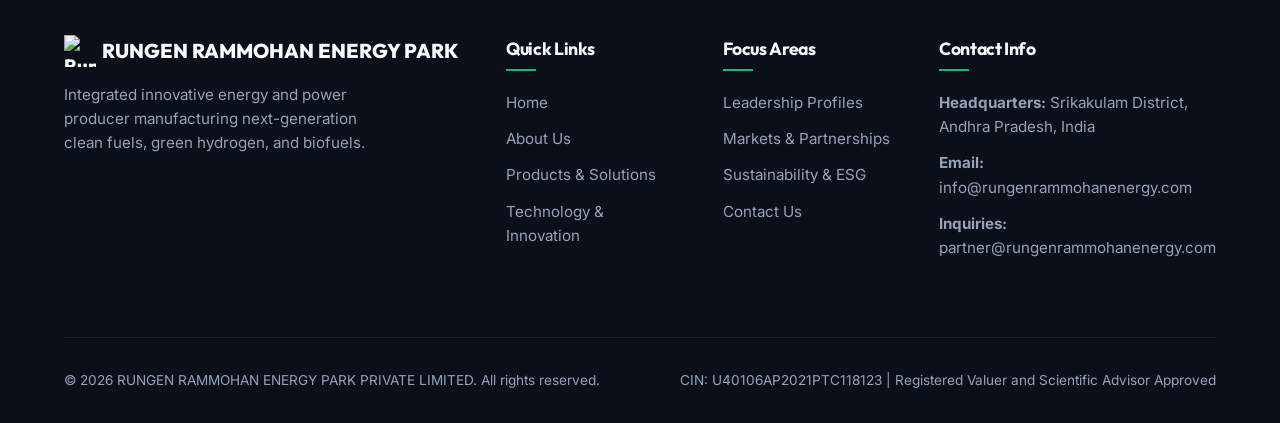
==== commit 995a042f: "Highlight clean energy services green in hero description, and update Dr. Raga Ranjan Reddy profile" ====
--- a/about.html
+++ b/about.html
@@ -55,7 +55,7 @@
           "India is moving fast towards its net-zero carbon goals. We saw an urgent need to build a technology-backed energy park that does not rely on simple fossil fuel processes, but instead takes waste material and industrial CO₂ and converts them back into usable energy streams."
         </p>
         <div style="font-weight: 700; font-size: 0.9rem;">
-          - DR. D.K. RAGARANJAN, CEO
+          - DR. D.K. RAGA RANJAN REDDY, CEO
         </div>
       </div>
     </div>
@@ -118,7 +118,7 @@
         <div class="timeline-item left-timeline">
           <div class="timeline-content">
             <h3 style="color: var(--accent);">Patenting & Catalyst Breakthrough</h3>
-            <p style="color: var(--text-secondary); font-size: 0.9rem; margin-top: 8px;">Dr. Ragaranjan secures Indian patent for "carbon sink and fuels from carbon dioxide" using specialized Zeo-catalysts.</p>
+            <p style="color: var(--text-secondary); font-size: 0.9rem; margin-top: 8px;">Dr. Raga Ranjan Reddy secures Indian patent for "carbon sink and fuels from carbon dioxide" using specialized Zeo-catalysts.</p>
           </div>
         </div>
         <div class="timeline-item right-timeline">
--- a/css/style.css
+++ b/css/style.css
@@ -212,13 +212,7 @@
 .logo-icon {
   width: 32px;
   height: 32px;
-  background: linear-gradient(135deg, var(--accent), var(--accent-secondary));
-  border-radius: 8px;
-  display: flex;
-  align-items: center;
-  justify-content: center;
-  color: #fff;
-  font-weight: bold;
+  object-fit: contain;
 }
 
 .nav-links {
@@ -374,14 +368,17 @@
   border: 1px solid var(--glass-border);
 }
 
-.hero-visual img {
+.hero-visual img,
+.hero-visual video {
   width: 100%;
   height: 500px;
   object-fit: cover;
   transition: transform 10s ease;
-}
-
-.hero-visual:hover img {
+  display: block;
+}
+
+.hero-visual:hover img,
+.hero-visual:hover video {
   transform: scale(1.05);
 }
 
@@ -399,7 +396,8 @@
   .hero-buttons {
     justify-content: center;
   }
-  .hero-visual img {
+  .hero-visual img,
+  .hero-visual video {
     height: 350px;
   }
 }
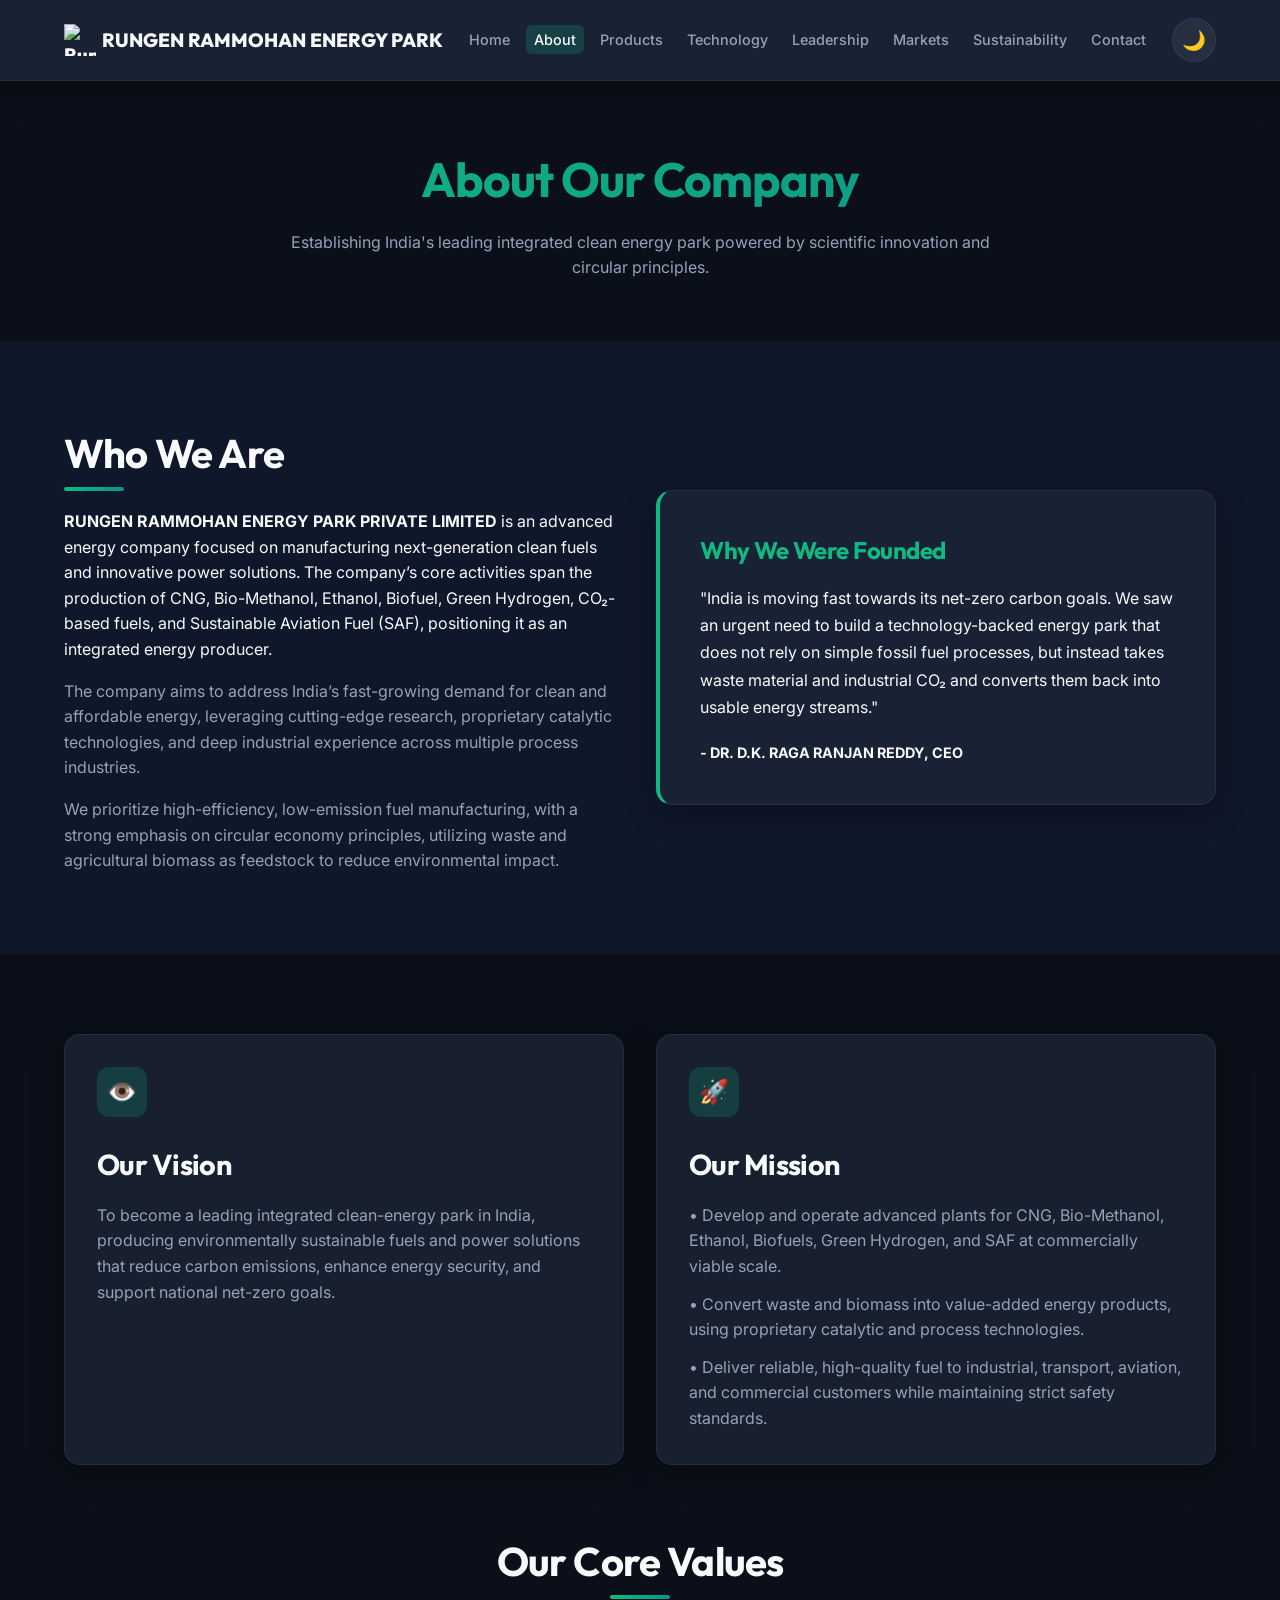
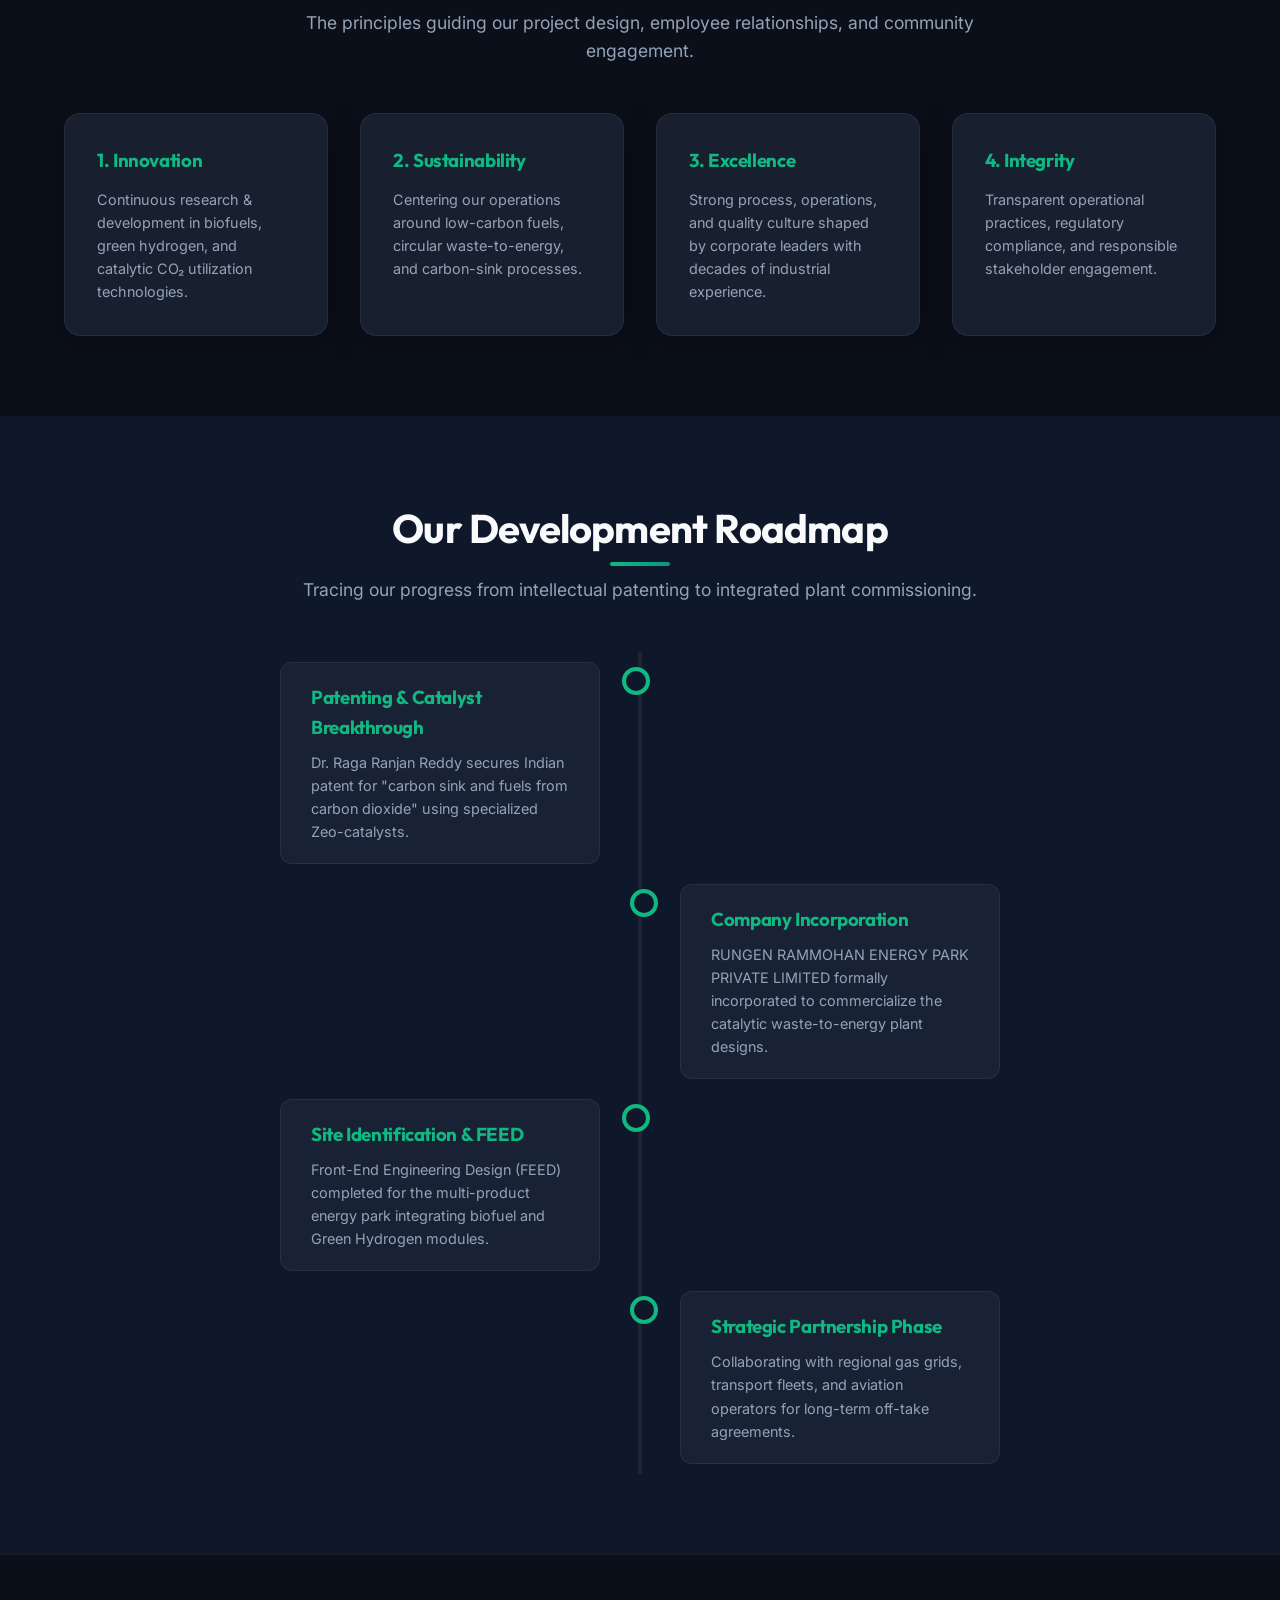
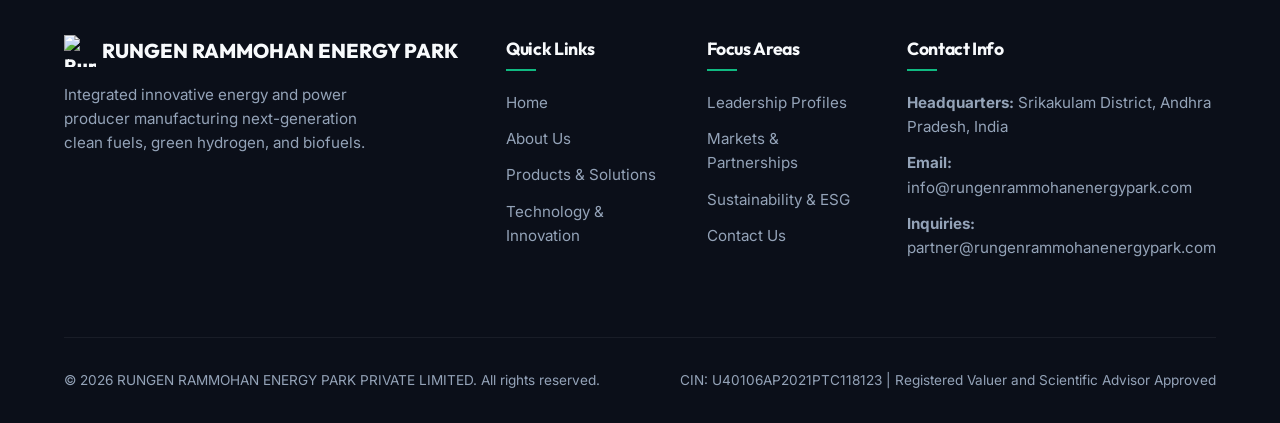
==== commit 367961dd: "update address and email address" ====
--- a/about.html
+++ b/about.html
@@ -1,26 +1,33 @@
 <!DOCTYPE html>
 <html lang="en" data-theme="dark">
+
 <head>
   <meta charset="UTF-8">
   <meta name="viewport" content="width=device-width, initial-scale=1.0">
   <title>About Us | RUNGEN RAMMOHAN ENERGY PARK</title>
-  <meta name="description" content="Learn about our vision, mission, and values at RUNGEN RAMMOHAN ENERGY PARK PRIVATE LIMITED, an integrated energy park focused on sustainability and clean fuels.">
+  <meta name="description"
+    content="Learn about our vision, mission, and values at RUNGEN RAMMOHAN ENERGY PARK PRIVATE LIMITED, an integrated energy park focused on sustainability and clean fuels.">
   <link rel="stylesheet" href="css/style.css">
 
   <!-- Open Graph / Facebook -->
   <meta property="og:type" content="website">
-  <meta property="og:url" content="https://rungenrammohanenergy.com/about.html">
+  <meta property="og:url" content="https://rungenrammohanenergypark.com/about.html">
   <meta property="og:title" content="About Us | RUNGEN RAMMOHAN ENERGY PARK">
-  <meta property="og:description" content="Learn about our vision, mission, and values at RUNGEN RAMMOHAN ENERGY PARK PRIVATE LIMITED, an integrated energy park focused on sustainability and clean fuels.">
-  <meta property="og:image" content="https://res.cloudinary.com/ddam1v1kr/image/upload/f_auto/q_auto/rungen-rammohan-energy-park_tfbr9h.png">
+  <meta property="og:description"
+    content="Learn about our vision, mission, and values at RUNGEN RAMMOHAN ENERGY PARK PRIVATE LIMITED, an integrated energy park focused on sustainability and clean fuels.">
+  <meta property="og:image"
+    content="https://res.cloudinary.com/ddam1v1kr/image/upload/f_auto/q_auto/rungen-rammohan-energy-park_tfbr9h.png">
 
   <!-- Twitter -->
   <meta property="twitter:card" content="summary_large_image">
-  <meta property="twitter:url" content="https://rungenrammohanenergy.com/about.html">
+  <meta property="twitter:url" content="https://rungenrammohanenergypark.com/about.html">
   <meta property="twitter:title" content="About Us | RUNGEN RAMMOHAN ENERGY PARK">
-  <meta property="twitter:description" content="Learn about our vision, mission, and values at RUNGEN RAMMOHAN ENERGY PARK PRIVATE LIMITED, an integrated energy park focused on sustainability and clean fuels.">
-  <meta property="twitter:image" content="https://res.cloudinary.com/ddam1v1kr/image/upload/f_auto/q_auto/rungen-rammohan-energy-park_tfbr9h.png">
+  <meta property="twitter:description"
+    content="Learn about our vision, mission, and values at RUNGEN RAMMOHAN ENERGY PARK PRIVATE LIMITED, an integrated energy park focused on sustainability and clean fuels.">
+  <meta property="twitter:image"
+    content="https://res.cloudinary.com/ddam1v1kr/image/upload/f_auto/q_auto/rungen-rammohan-energy-park_tfbr9h.png">
 </head>
+
 <body>
 
   <!-- Global Header (Dynamic) -->
@@ -30,7 +37,8 @@
   <section class="section section-bg-alt text-center" style="padding: 60px 0;">
     <div class="container animate-fade-up">
       <h1 class="gradient-text" style="font-size: 3rem; margin-bottom: 12px;">About Our Company</h1>
-      <p style="color: var(--text-secondary); max-width: 700px; margin: 0 auto;">Establishing India's leading integrated clean energy park powered by scientific innovation and circular principles.</p>
+      <p style="color: var(--text-secondary); max-width: 700px; margin: 0 auto;">Establishing India's leading integrated
+        clean energy park powered by scientific innovation and circular principles.</p>
     </div>
   </section>
 
@@ -40,19 +48,27 @@
       <div>
         <h2 class="section-title left-align" style="margin-bottom: 24px;">Who We Are</h2>
         <p style="margin-bottom: 16px;">
-          <strong>RUNGEN RAMMOHAN ENERGY PARK PRIVATE LIMITED</strong> is an advanced energy company focused on manufacturing next-generation clean fuels and innovative power solutions. The company’s core activities span the production of CNG, Bio-Methanol, Ethanol, Biofuel, Green Hydrogen, CO₂-based fuels, and Sustainable Aviation Fuel (SAF), positioning it as an integrated energy producer.
+          <strong>RUNGEN RAMMOHAN ENERGY PARK PRIVATE LIMITED</strong> is an advanced energy company focused on
+          manufacturing next-generation clean fuels and innovative power solutions. The company’s core activities span
+          the production of CNG, Bio-Methanol, Ethanol, Biofuel, Green Hydrogen, CO₂-based fuels, and Sustainable
+          Aviation Fuel (SAF), positioning it as an integrated energy producer.
         </p>
         <p style="color: var(--text-secondary); margin-bottom: 16px;">
-          The company aims to address India’s fast-growing demand for clean and affordable energy, leveraging cutting-edge research, proprietary catalytic technologies, and deep industrial experience across multiple process industries.
+          The company aims to address India’s fast-growing demand for clean and affordable energy, leveraging
+          cutting-edge research, proprietary catalytic technologies, and deep industrial experience across multiple
+          process industries.
         </p>
         <p style="color: var(--text-secondary);">
-          We prioritize high-efficiency, low-emission fuel manufacturing, with a strong emphasis on circular economy principles, utilizing waste and agricultural biomass as feedstock to reduce environmental impact.
+          We prioritize high-efficiency, low-emission fuel manufacturing, with a strong emphasis on circular economy
+          principles, utilizing waste and agricultural biomass as feedstock to reduce environmental impact.
         </p>
       </div>
       <div class="glass-card" style="border-left: 4px solid var(--accent); padding: 40px;">
         <h3 style="font-size: 1.5rem; margin-bottom: 16px; color: var(--accent);">Why We Were Founded</h3>
         <p style="margin-bottom: 20px; font-size: 1rem; line-height: 1.7;">
-          "India is moving fast towards its net-zero carbon goals. We saw an urgent need to build a technology-backed energy park that does not rely on simple fossil fuel processes, but instead takes waste material and industrial CO₂ and converts them back into usable energy streams."
+          "India is moving fast towards its net-zero carbon goals. We saw an urgent need to build a technology-backed
+          energy park that does not rely on simple fossil fuel processes, but instead takes waste material and
+          industrial CO₂ and converts them back into usable energy streams."
         </p>
         <div style="font-weight: 700; font-size: 0.9rem;">
           - DR. D.K. RAGA RANJAN REDDY, CEO
@@ -69,39 +85,49 @@
         <div class="glass-card scroll-reveal">
           <div class="card-icon">👁️</div>
           <h2 style="font-size: 1.8rem; margin-bottom: 16px;">Our Vision</h2>
-          <p style="color: var(--text-secondary);">To become a leading integrated clean-energy park in India, producing environmentally sustainable fuels and power solutions that reduce carbon emissions, enhance energy security, and support national net-zero goals.</p>
+          <p style="color: var(--text-secondary);">To become a leading integrated clean-energy park in India, producing
+            environmentally sustainable fuels and power solutions that reduce carbon emissions, enhance energy security,
+            and support national net-zero goals.</p>
         </div>
 
         <!-- Mission Card -->
         <div class="glass-card scroll-reveal">
           <div class="card-icon">🚀</div>
           <h2 style="font-size: 1.8rem; margin-bottom: 16px;">Our Mission</h2>
-          <p style="color: var(--text-secondary); margin-bottom: 12px;">• Develop and operate advanced plants for CNG, Bio-Methanol, Ethanol, Biofuels, Green Hydrogen, and SAF at commercially viable scale.</p>
-          <p style="color: var(--text-secondary); margin-bottom: 12px;">• Convert waste and biomass into value-added energy products, using proprietary catalytic and process technologies.</p>
-          <p style="color: var(--text-secondary);">• Deliver reliable, high-quality fuel to industrial, transport, aviation, and commercial customers while maintaining strict safety standards.</p>
+          <p style="color: var(--text-secondary); margin-bottom: 12px;">• Develop and operate advanced plants for CNG,
+            Bio-Methanol, Ethanol, Biofuels, Green Hydrogen, and SAF at commercially viable scale.</p>
+          <p style="color: var(--text-secondary); margin-bottom: 12px;">• Convert waste and biomass into value-added
+            energy products, using proprietary catalytic and process technologies.</p>
+          <p style="color: var(--text-secondary);">• Deliver reliable, high-quality fuel to industrial, transport,
+            aviation, and commercial customers while maintaining strict safety standards.</p>
         </div>
       </div>
 
       <div class="text-center scroll-reveal">
         <h2 class="section-title">Our Core Values</h2>
-        <p class="section-subtitle">The principles guiding our project design, employee relationships, and community engagement.</p>
-        
+        <p class="section-subtitle">The principles guiding our project design, employee relationships, and community
+          engagement.</p>
+
         <div class="grid grid-4 text-left" style="text-align: left;">
           <div class="glass-card">
             <h3 style="color: var(--accent); margin-bottom: 12px;">1. Innovation</h3>
-            <p style="color: var(--text-secondary); font-size: 0.9rem;">Continuous research & development in biofuels, green hydrogen, and catalytic CO₂ utilization technologies.</p>
+            <p style="color: var(--text-secondary); font-size: 0.9rem;">Continuous research & development in biofuels,
+              green hydrogen, and catalytic CO₂ utilization technologies.</p>
           </div>
           <div class="glass-card">
             <h3 style="color: var(--accent); margin-bottom: 12px;">2. Sustainability</h3>
-            <p style="color: var(--text-secondary); font-size: 0.9rem;">Centering our operations around low-carbon fuels, circular waste-to-energy, and carbon-sink processes.</p>
+            <p style="color: var(--text-secondary); font-size: 0.9rem;">Centering our operations around low-carbon
+              fuels, circular waste-to-energy, and carbon-sink processes.</p>
           </div>
           <div class="glass-card">
             <h3 style="color: var(--accent); margin-bottom: 12px;">3. Excellence</h3>
-            <p style="color: var(--text-secondary); font-size: 0.9rem;">Strong process, operations, and quality culture shaped by corporate leaders with decades of industrial experience.</p>
+            <p style="color: var(--text-secondary); font-size: 0.9rem;">Strong process, operations, and quality culture
+              shaped by corporate leaders with decades of industrial experience.</p>
           </div>
           <div class="glass-card">
             <h3 style="color: var(--accent); margin-bottom: 12px;">4. Integrity</h3>
-            <p style="color: var(--text-secondary); font-size: 0.9rem;">Transparent operational practices, regulatory compliance, and responsible stakeholder engagement.</p>
+            <p style="color: var(--text-secondary); font-size: 0.9rem;">Transparent operational practices, regulatory
+              compliance, and responsible stakeholder engagement.</p>
           </div>
         </div>
       </div>
@@ -112,31 +138,36 @@
   <section class="section">
     <div class="container">
       <h2 class="section-title text-center scroll-reveal" style="display: block;">Our Development Roadmap</h2>
-      <p class="section-subtitle text-center scroll-reveal">Tracing our progress from intellectual patenting to integrated plant commissioning.</p>
-      
+      <p class="section-subtitle text-center scroll-reveal">Tracing our progress from intellectual patenting to
+        integrated plant commissioning.</p>
+
       <div class="timeline scroll-reveal">
         <div class="timeline-item left-timeline">
           <div class="timeline-content">
             <h3 style="color: var(--accent);">Patenting & Catalyst Breakthrough</h3>
-            <p style="color: var(--text-secondary); font-size: 0.9rem; margin-top: 8px;">Dr. Raga Ranjan Reddy secures Indian patent for "carbon sink and fuels from carbon dioxide" using specialized Zeo-catalysts.</p>
+            <p style="color: var(--text-secondary); font-size: 0.9rem; margin-top: 8px;">Dr. Raga Ranjan Reddy secures
+              Indian patent for "carbon sink and fuels from carbon dioxide" using specialized Zeo-catalysts.</p>
           </div>
         </div>
         <div class="timeline-item right-timeline">
           <div class="timeline-content">
             <h3 style="color: var(--accent);">Company Incorporation</h3>
-            <p style="color: var(--text-secondary); font-size: 0.9rem; margin-top: 8px;">RUNGEN RAMMOHAN ENERGY PARK PRIVATE LIMITED formally incorporated to commercialize the catalytic waste-to-energy plant designs.</p>
+            <p style="color: var(--text-secondary); font-size: 0.9rem; margin-top: 8px;">RUNGEN RAMMOHAN ENERGY PARK
+              PRIVATE LIMITED formally incorporated to commercialize the catalytic waste-to-energy plant designs.</p>
           </div>
         </div>
         <div class="timeline-item left-timeline">
           <div class="timeline-content">
             <h3 style="color: var(--accent);">Site Identification & FEED</h3>
-            <p style="color: var(--text-secondary); font-size: 0.9rem; margin-top: 8px;">Front-End Engineering Design (FEED) completed for the multi-product energy park integrating biofuel and Green Hydrogen modules.</p>
+            <p style="color: var(--text-secondary); font-size: 0.9rem; margin-top: 8px;">Front-End Engineering Design
+              (FEED) completed for the multi-product energy park integrating biofuel and Green Hydrogen modules.</p>
           </div>
         </div>
         <div class="timeline-item right-timeline">
           <div class="timeline-content">
             <h3 style="color: var(--accent);">Strategic Partnership Phase</h3>
-            <p style="color: var(--text-secondary); font-size: 0.9rem; margin-top: 8px;">Collaborating with regional gas grids, transport fleets, and aviation operators for long-term off-take agreements.</p>
+            <p style="color: var(--text-secondary); font-size: 0.9rem; margin-top: 8px;">Collaborating with regional gas
+              grids, transport fleets, and aviation operators for long-term off-take agreements.</p>
           </div>
         </div>
       </div>
@@ -148,4 +179,5 @@
 
   <script src="js/main.js"></script>
 </body>
-</html>
+
+</html>
--- a/css/style.css
+++ b/css/style.css
@@ -607,6 +607,24 @@
   margin-bottom: 12px;
 }
 
+.leader-email {
+  font-size: 0.9rem;
+  margin-bottom: 12px;
+}
+
+.leader-email a {
+  color: var(--accent);
+  font-weight: 500;
+  display: inline-flex;
+  align-items: center;
+  gap: 6px;
+}
+
+.leader-email a:hover {
+  color: var(--accent-hover);
+  text-decoration: underline;
+}
+
 .leader-bio {
   color: var(--text-secondary);
   font-size: 0.95rem;
